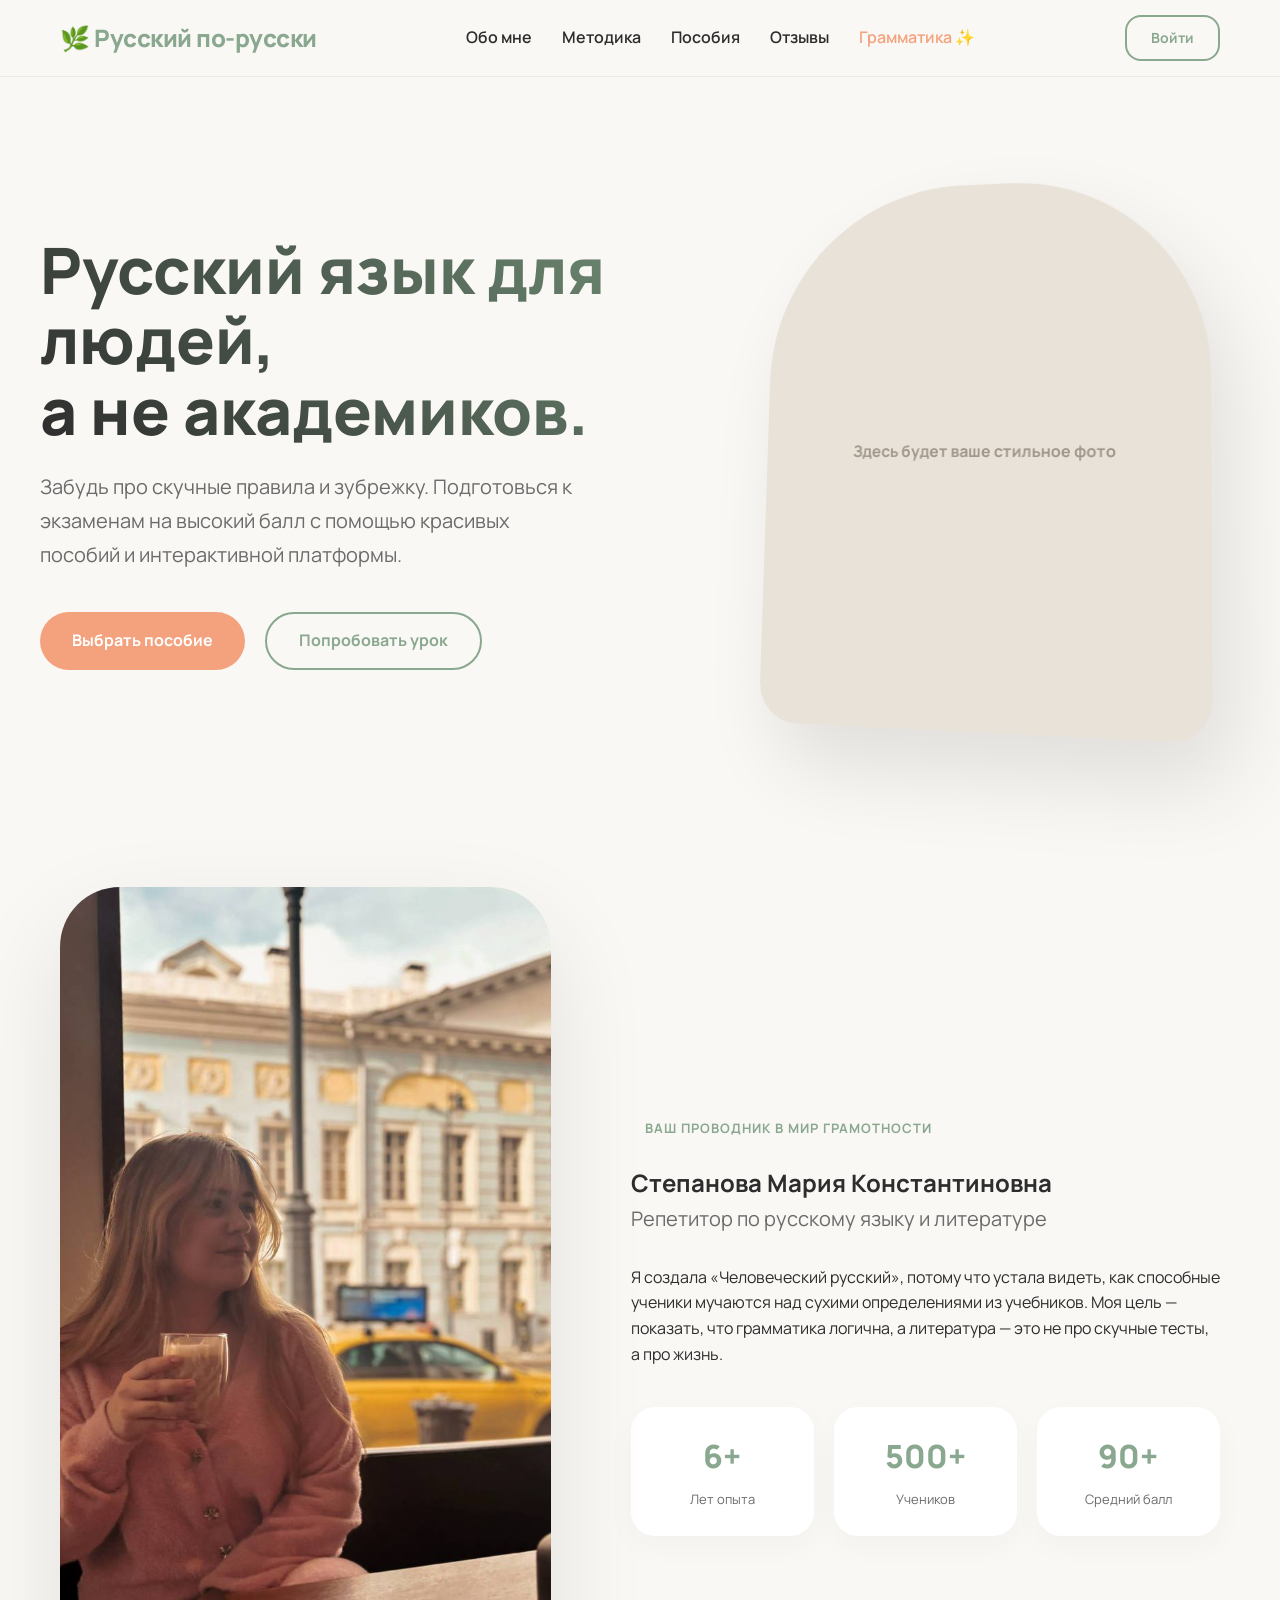
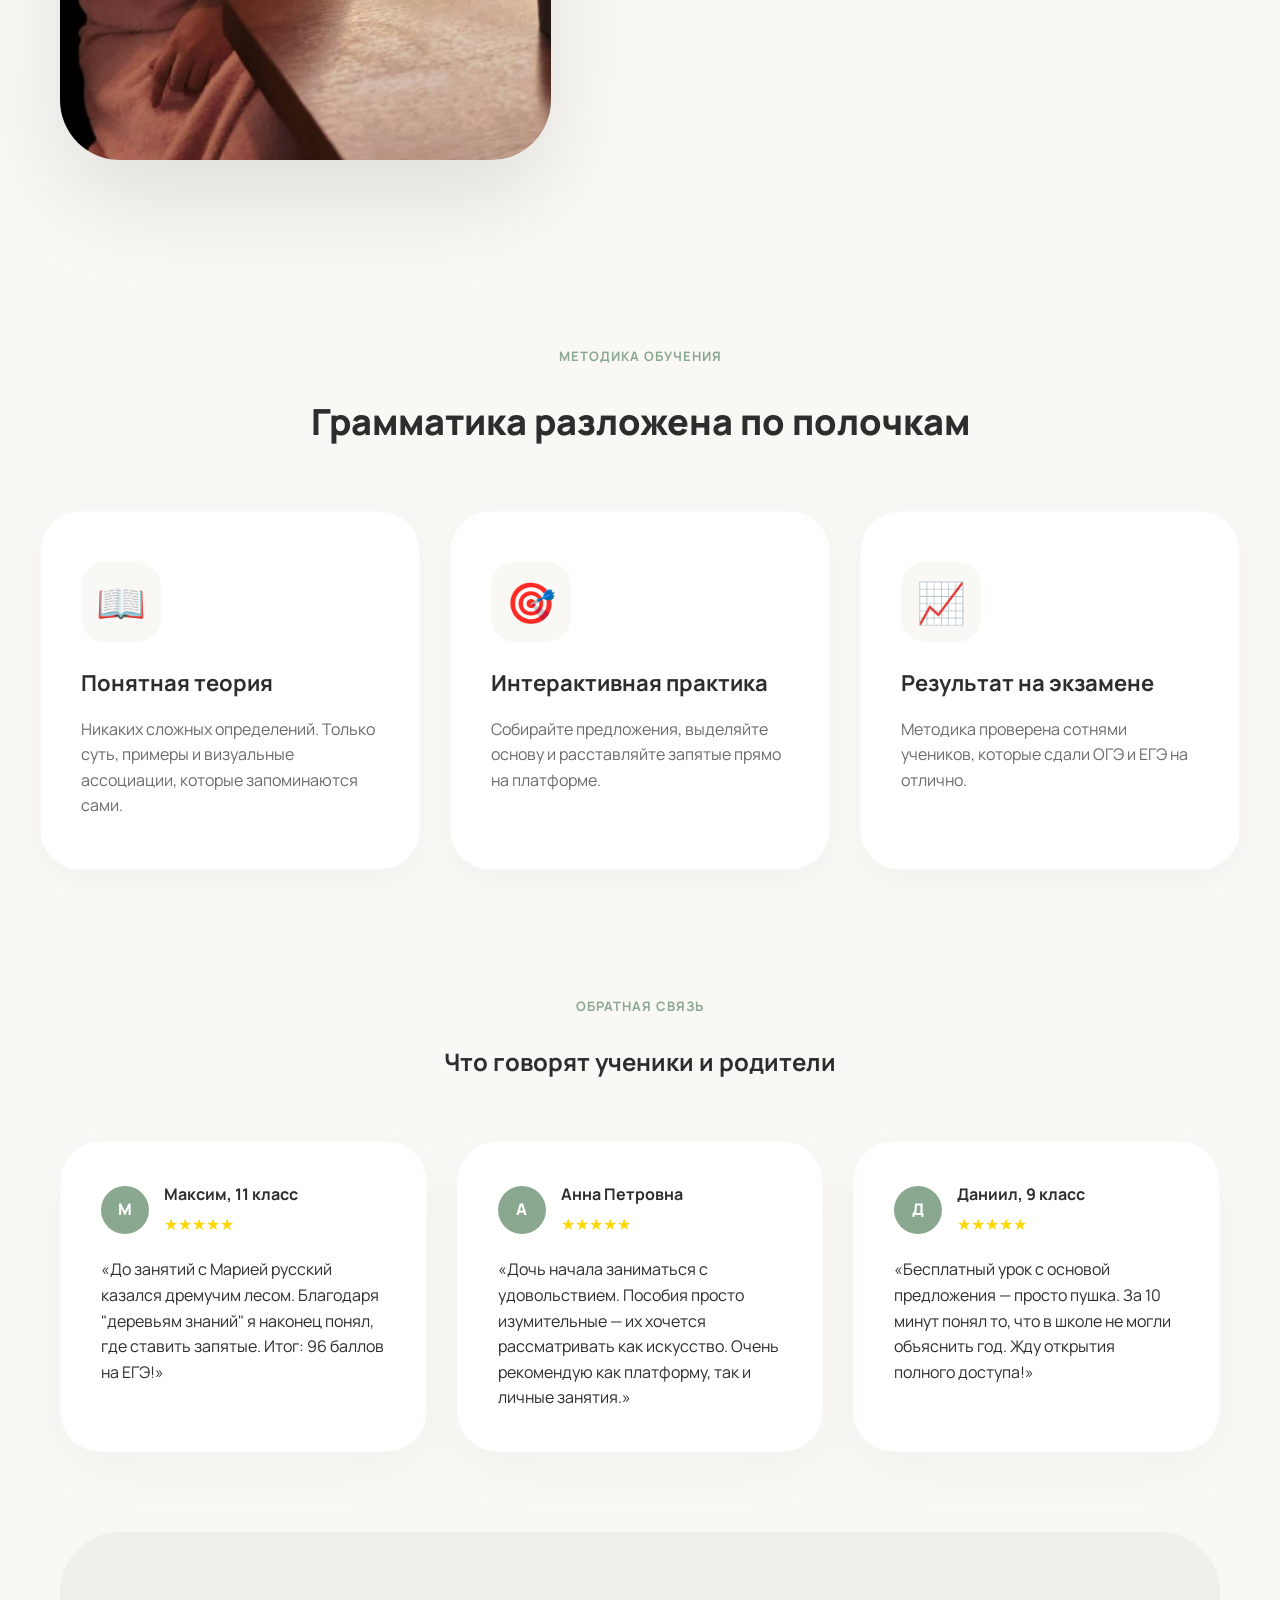
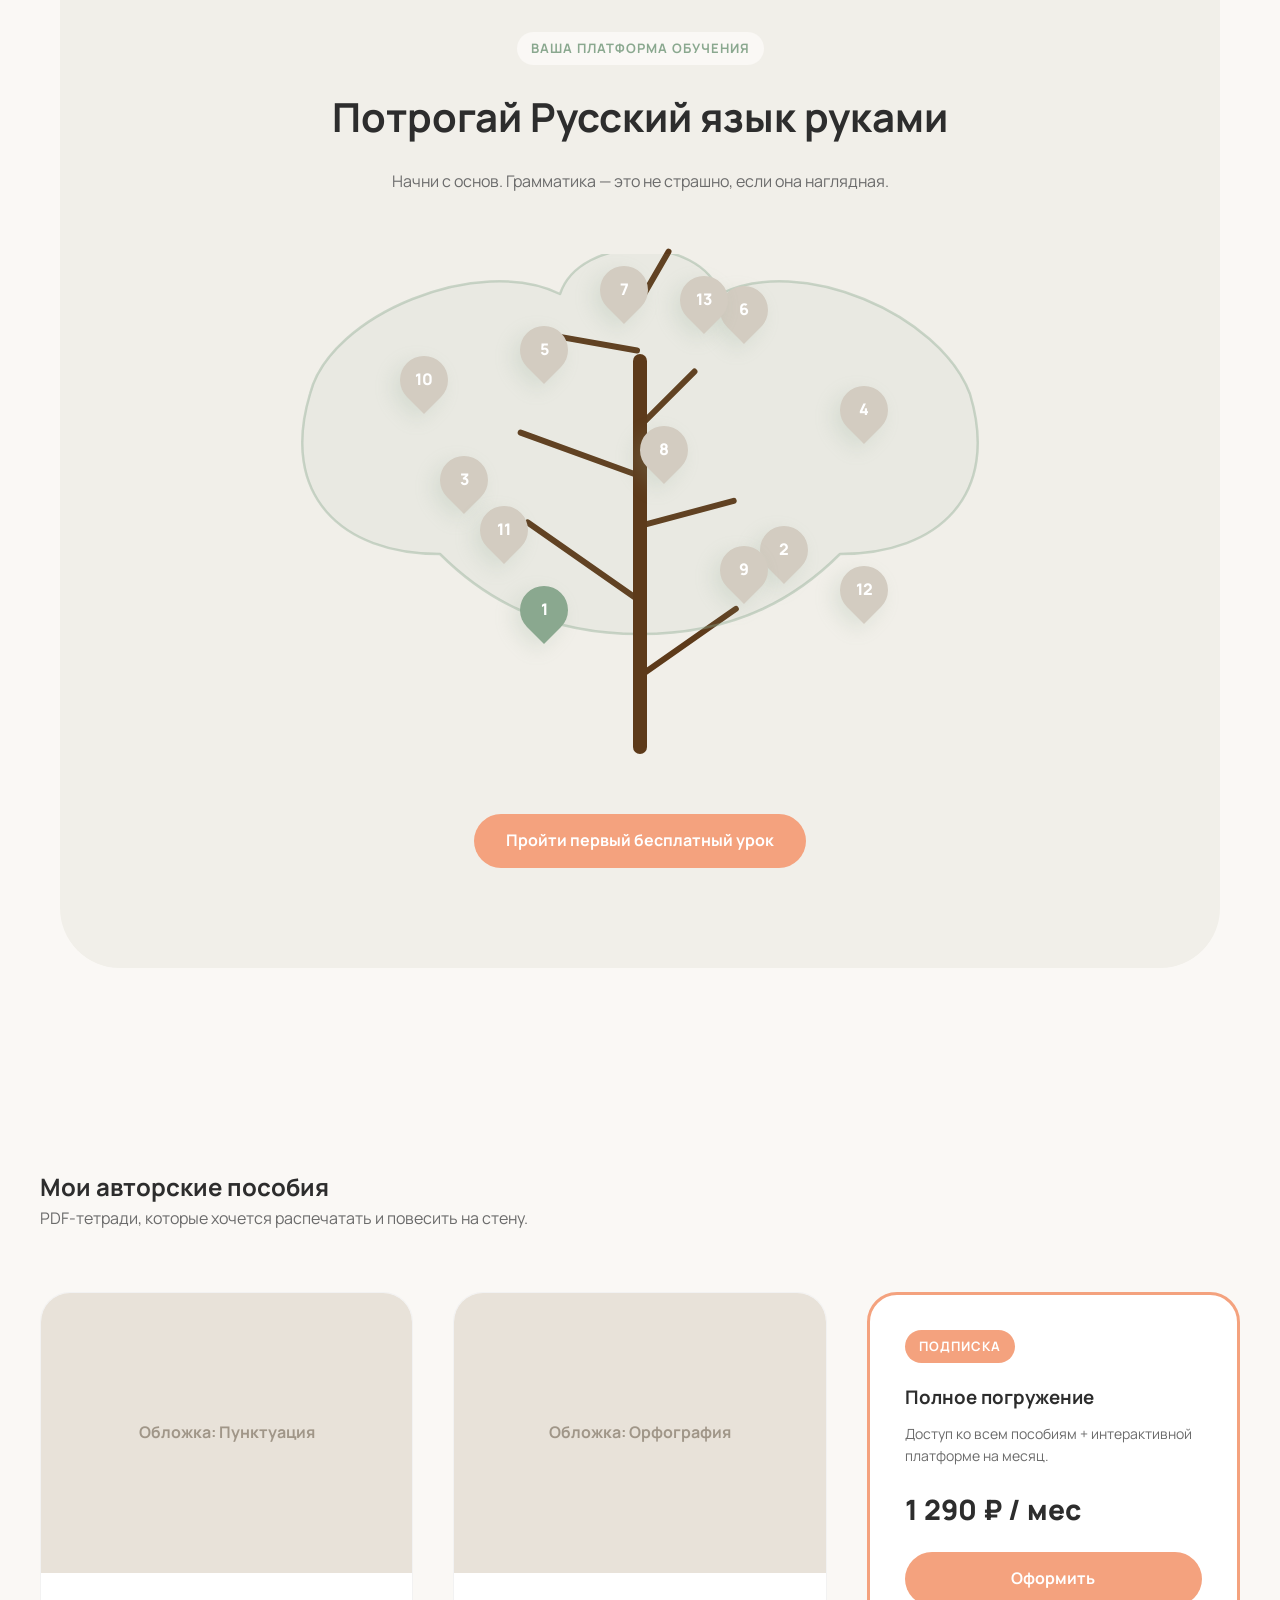
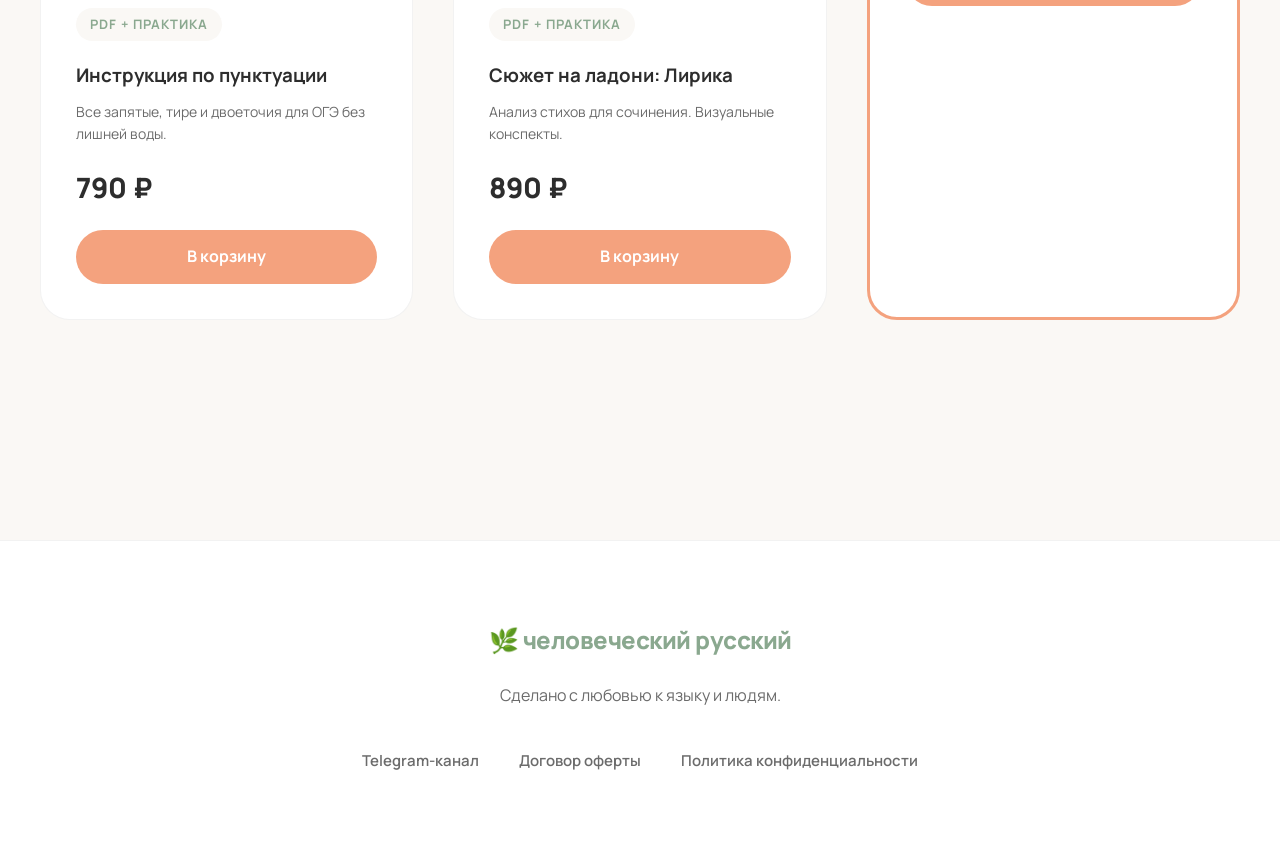
==== index.html @ 034b65eb "Add files via upload" ====
<!DOCTYPE html>
<html lang="ru">

<head>
    <meta charset="UTF-8">
    <meta name="viewport" content="width=device-width, initial-scale=1.0">
    <title>Русский по-русски | Подготовка к экзаменам</title>
    <!-- Подключаем современный красивый шрифт -->
    <link href="https://fonts.googleapis.com/css2?family=Manrope:wght@400;500;700;800&display=swap" rel="stylesheet">
    <link rel="stylesheet" href="style.css">
    <script src="auth.js"></script>
    <script src="modules-data.js"></script>
</head>

<body>

    <!-- ШАПКА -->
    <header>
        <div class="container nav-container">
            <div class="logo">🌿 Русский по-русски</div>
            <nav class="nav-links">
                <a href="#about">Обо мне</a>
                <a href="#methodology">Методика</a>
                <a href="#shop">Пособия</a>
                <a href="#reviews">Отзывы</a>
                <a href="lesson.html" style="color: var(--accent-peach);">Грамматика ✨</a>
            </nav>
            <div class="nav-actions" id="nav-actions">
                <a href="login.html" class="btn btn-secondary" id="login-link"
                    style="padding: 10px 24px; font-size: 14px; border-radius: 16px;">Войти</a>
            </div>
        </div>
    </header>

    <!-- ГЛАВНЫЙ ЭКРАН -->
    <section class="container hero">
        <div class="hero-text">
            <h1>Русский язык для людей,<br>а не академиков.</h1>
            <p>Забудь про скучные правила и зубрежку. Подготовься к экзаменам на высокий балл с помощью красивых пособий
                и интерактивной платформы.</p>
            <div class="hero-buttons">
                <a href="#shop" class="btn btn-primary">Выбрать пособие</a>
                <a href="lesson.html" class="btn btn-secondary">Попробовать урок</a>
            </div>
        </div>
        <div class="hero-image">
            <div class="hero-image-inner">
                Здесь будет ваше стильное фото
            </div>
        </div>
    </section>

    <!-- ОБО МНЕ -->
    <section class="container about-section" id="about">
        <div class="about-grid">
            <div class="about-image">
                <div class="image-wrapper">
                    <img src="photo_2025-10-31_21-26-51.jpg" alt="Мария Степанова">
                </div>
            </div>
            <div class="about-text">
                <span class="badge">Ваш проводник в мир грамотности</span>
                <h2>Степанова Мария Константиновна</h2>
                <p class="expert-title">Репетитор по русскому языку и литературе</p>
                <div class="bio-content">
                    <p>Я создала «Человеческий русский», потому что устала видеть, как способные ученики мучаются над
                        сухими определениями из учебников. Моя цель — показать, что грамматика логична, а литература —
                        это не про скучные тесты, а про жизнь.</p>
                    <div class="stats-grid">
                        <div class="stat-item">
                            <span class="stat-number">6+</span>
                            <span class="stat-label">Лет опыта</span>
                        </div>
                        <div class="stat-item">
                            <span class="stat-number">500+</span>
                            <span class="stat-label">Учеников</span>
                        </div>
                        <div class="stat-item">
                            <span class="stat-number">90+</span>
                            <span class="stat-label">Средний балл</span>
                        </div>
                    </div>
                </div>
            </div>
        </div>
    </section>

    <!-- СЛОЖНАЯ ГРАММАТИКА (МЕТОДИКА) -->
    <section class="container features" id="methodology">
        <div style="text-align: center; margin-bottom: 60px;">
            <span class="badge">Методика обучения</span>
            <h2>Грамматика разложена по полочкам</h2>
        </div>
        <div class="cards scroll-reveal-container">
            <div class="card reveal-card">
                <div class="card-icon">📖</div>
                <h3>Понятная теория</h3>
                <p>Никаких сложных определений. Только суть, примеры и визуальные ассоциации, которые запоминаются сами.
                </p>
            </div>
            <div class="card reveal-card">
                <div class="card-icon">🎯</div>
                <h3>Интерактивная практика</h3>
                <p>Собирайте предложения, выделяйте основу и расставляйте запятые прямо на платформе.</p>
            </div>
            <div class="card reveal-card">
                <div class="card-icon">📈</div>
                <h3>Результат на экзамене</h3>
                <p>Методика проверена сотнями учеников, которые сдали ОГЭ и ЕГЭ на отлично.</p>
            </div>
        </div>
    </section>

    <!-- ОТЗЫВЫ -->
    <section class="container reviews-section" id="reviews">
        <div style="text-align: center; margin-bottom: 60px;">
            <span class="badge">Обратная связь</span>
            <h2>Что говорят ученики и родители</h2>
        </div>
        <div class="reviews-grid">
            <div class="review-card">
                <div class="review-header">
                    <div class="review-avatar">М</div>
                    <div class="review-info">
                        <h4>Максим, 11 класс</h4>
                        <div class="stars">★★★★★</div>
                    </div>
                </div>
                <p>«До занятий с Марией русский казался дремучим лесом. Благодаря "деревьям знаний" я наконец понял, где
                    ставить запятые. Итог: 96 баллов на ЕГЭ!»</p>
            </div>
            <div class="review-card">
                <div class="review-header">
                    <div class="review-avatar">А</div>
                    <div class="review-info">
                        <h4>Анна Петровна</h4>
                        <div class="stars">★★★★★</div>
                    </div>
                </div>
                <p>«Дочь начала заниматься с удовольствием. Пособия просто изумительные — их хочется рассматривать как
                    искусство. Очень рекомендую как платформу, так и личные занятия.»</p>
            </div>
            <div class="review-card">
                <div class="review-header">
                    <div class="review-avatar">Д</div>
                    <div class="review-info">
                        <h4>Даниил, 9 класс</h4>
                        <div class="stars">★★★★★</div>
                    </div>
                </div>
                <p>«Бесплатный урок с основой предложения — просто пушка. За 10 минут понял то, что в школе не могли
                    объяснить год. Жду открытия полного доступа!»</p>
            </div>
        </div>
    </section>

    <!-- ИНТЕРАКТИВНОЕ ДЕРЕВО -->
    <section class="container" id="platform">
        <div class="interactive-section scroll-reveal-tree">
            <span class="badge">Ваша платформа обучения</span>
            <h2>Потрогай Русский язык руками</h2>
            <p style="color: var(--text-light); max-width: 600px; margin: 0 auto;">Начни с основ. Грамматика — это не
                страшно, если она наглядная.</p>

            <div class="tree-container">
                <svg class="tree-crown-svg" viewBox="0 0 800 500" preserveAspectRatio="xMidYMax meet">
                    <path class="crown-path" d="M400,380 
                        C300,380 240,340 200,300 
                        C100,300 40,240 70,140 
                        C90,60 240,0 320,40 
                        C340,-20 460,-20 480,40 
                        C560,0 700,60 730,140 
                        C760,240 700,300 600,300 
                        C560,340 500,380 400,380 Z" />
                </svg>
                <div class="tree-trunk"></div>
                <!-- Ветки -->
                <div class="tree-branch branch-1"></div>
                <div class="tree-branch branch-2"></div>
                <div class="tree-branch branch-3"></div>
                <div class="tree-branch branch-4"></div>
                <div class="tree-branch branch-5"></div>
                <div class="tree-branch branch-6"></div>
                <div class="tree-branch branch-7"></div>
                <div id="tree-leaves-container">
                    <!-- Leaves will be rendered dynamically -->
                </div>
            </div>

            <a href="lesson.html" class="btn btn-primary" style="margin-top: 60px;">Пройти первый бесплатный урок</a>
        </div>
    </section>

    <!-- ВИТРИНА ПОСОБИЙ -->
    <section class="container shop" id="shop">
        <div class="shop-header">
            <div>
                <h2>Мои авторские пособия</h2>
                <p style="color: var(--text-light);">PDF-тетради, которые хочется распечатать и повесить на стену.</p>
            </div>
        </div>

        <div class="product-grid">
            <!-- Товар 1 -->
            <div class="product-card">
                <div class="product-image">Обложка: Пунктуация</div>
                <div class="product-info">
                    <span class="badge">PDF + Практика</span>
                    <h3>Инструкция по пунктуации</h3>
                    <p style="color: var(--text-light); font-size: 14px; margin-top: 10px;">Все запятые, тире и
                        двоеточия для ОГЭ без лишней воды.</p>
                    <div class="product-price">790 ₽</div>
                    <a href="payment.html" class="btn btn-primary" style="width: 100%; text-align: center;">В
                        корзину</a>
                </div>
            </div>

            <!-- Товар 2 -->
            <div class="product-card">
                <div class="product-image">Обложка: Орфография</div>
                <div class="product-info">
                    <span class="badge">PDF + Практика</span>
                    <h3>Сюжет на ладони: Лирика</h3>
                    <p style="color: var(--text-light); font-size: 14px; margin-top: 10px;">Анализ стихов для сочинения.
                        Визуальные конспекты.</p>
                    <div class="product-price">890 ₽</div>
                    <a href="payment.html" class="btn btn-primary" style="width: 100%; text-align: center;">В
                        корзину</a>
                </div>
            </div>

            <!-- Товар 3 -->
            <div class="product-card" style="border: 3px solid var(--accent-peach);">
                <div class="product-info">
                    <span class="badge" style="background: var(--accent-peach); color: white;">Подписка</span>
                    <h3>Полное погружение</h3>
                    <p style="color: var(--text-light); font-size: 14px; margin-top: 10px;">Доступ ко всем пособиям +
                        интерактивной платформе на месяц.</p>
                    <div class="product-price">1 290 ₽ / мес</div>
                    <a href="payment.html" class="btn btn-primary" style="width: 100%; text-align: center;">Оформить</a>
                </div>
            </div>
        </div>
    </section>

    <!-- ПОДВАЛ -->
    <footer>
        <div class="container">
            <div class="logo">🌿 человеческий русский</div>
            <p>Сделано с любовью к языку и людям.</p>
            <div class="footer-links">
                <a href="#">Telegram-канал</a>
                <a href="#">Договор оферты</a>
                <a href="#">Политика конфиденциальности</a>
            </div>
        </div>
    </footer>

    <script>
        // Smooth scroll for anchor links
        document.querySelectorAll('a[href^="#"]').forEach(anchor => {
            anchor.addEventListener('click', function (e) {
                e.preventDefault();
                document.querySelector(this.getAttribute('href')).scrollIntoView({
                    behavior: 'smooth'
                });
            });
        });

        // Scroll Reveal for Feature Cards
        const revealCards = document.querySelectorAll('.reveal-card');
        const observerOptions = {
            threshold: 0.3
        };

        const observer = new IntersectionObserver((entries) => {
            entries.forEach(entry => {
                if (entry.isIntersecting) {
                    // Trigger each card one by one when section enters
                    revealCards.forEach((card, idx) => {
                        setTimeout(() => {
                            card.classList.add('active');
                        }, idx * 400); // 400ms delay between each "slide out"
                    });
                    observer.unobserve(entry.target);
                }
            });
        }, observerOptions);

        const container = document.querySelector('.scroll-reveal-container');
        if (container) observer.observe(container);

        // Check Auth Status for Nav
        const user = Auth.getCurrentUser();
        if (user) {
            const navActions = document.getElementById('nav-actions');
            const targetUrl = user.role === 'teacher' ? 'admin.html' : 'index.html';
            navActions.innerHTML = `
                <a href="${targetUrl}" class="btn btn-secondary" style="padding: 10px 24px; font-size: 14px; border-radius: 16px;">Кабинет</a>
                <button onclick="Auth.logout()" class="btn-text" style="font-size: 14px;">Выйти</button>
            `;
        }

        // Dynamic Tree Rendering
        function renderTreeLeaves() {
            const container = document.getElementById('tree-leaves-container');
            const modules = ModulesData.getModules();
            container.innerHTML = '';

            modules.forEach((mod, idx) => {
                const leaf = document.createElement(mod.locked ? 'div' : 'a');
                if (!mod.locked) {
                    // Lead to the sub-tree page
                    leaf.href = `module-tree.html?id=${mod.id}`;
                }
                leaf.className = `leaf leaf-${idx + 1} ${mod.locked ? 'locked' : 'active-leaf'}`;
                
                leaf.innerHTML = `
                    <i>${idx + 1}</i>
                    <div class="tooltip">
                        <b>${mod.title}</b><br>
                        ${mod.description}<br><br>
                        ${mod.longDesc || (mod.locked ? '🔒 Закрыто' : '👉 Нажми, чтобы увидеть карту')}
                    </div>
                `;
                container.appendChild(leaf);
            });
        }

        renderTreeLeaves();

        // Tree Growth Observer
        const treeSection = document.querySelector('.scroll-reveal-tree');
        if (treeSection) {
            const treeObserver = new IntersectionObserver((entries) => {
                entries.forEach(entry => {
                    if (entry.isIntersecting) {
                        treeSection.classList.add('active');
                        treeObserver.unobserve(entry.target);
                    }
                });
            }, { threshold: 0.5 });
            treeObserver.observe(treeSection);
        }
    </script>
</body>

</html>
---- style.css ----
/* --- DESIGN SYSTEM --- */
:root {
    --bg-color: #FAF8F5;
    --text-main: #2D2D2D;
    --text-light: #6B6B6B;
    --accent-green: #8AA88F;
    --accent-green-dark: #6E8B73;
    --accent-peach: #F4A27E;
    --accent-peach-light: #FCECE4;
    --card-bg: #FFFFFF;
    --transition: all 0.3s cubic-bezier(0.4, 0, 0.2, 1);
    --shadow: 0 10px 30px rgba(0, 0, 0, 0.03);
    --shadow-hover: 0 20px 40px rgba(0, 0, 0, 0.08);
}

/* --- BASE STYLES --- */
* {
    margin: 0;
    padding: 0;
    box-sizing: border-box;
    font-family: 'Manrope', sans-serif;
}

html {
    scroll-behavior: smooth;
}

body {
    background-color: var(--bg-color);
    color: var(--text-main);
    line-height: 1.6;
    overflow-x: hidden;
}

a {
    text-decoration: none;
    color: inherit;
    transition: var(--transition);
}

ul {
    list-style: none;
}

.container {
    max-width: 1200px;
    margin: 0 auto;
    padding: 0 20px;
}

/* --- BUTTONS --- */
.btn {
    display: inline-flex;
    align-items: center;
    justify-content: center;
    padding: 14px 32px;
    border-radius: 50px;
    font-weight: 700;
    font-size: 16px;
    cursor: pointer;
    transition: var(--transition);
    border: none;
    gap: 8px;
}

.btn:hover {
    transform: translateY(-2px);
    box-shadow: var(--shadow-hover);
}

.btn:active {
    transform: translateY(0);
}

.btn-primary {
    background-color: var(--accent-peach);
    color: white;
}

.btn-secondary {
    background-color: transparent;
    color: var(--accent-green);
    border: 2px solid var(--accent-green);
}

.btn-secondary:hover {
    background-color: var(--accent-green);
    color: white;
}

.btn-text {
    background: transparent;
    border: none;
    color: var(--text-light);
    font-weight: 600;
    cursor: pointer;
    padding: 8px 16px;
    transition: var(--transition);
}

.btn-text:hover {
    color: var(--accent-peach);
}

/* --- HEADER --- */
header {
    background-color: rgba(250, 248, 245, 0.85);
    backdrop-filter: blur(20px);
    position: sticky;
    top: 0;
    z-index: 1000;
    padding: 15px 0;
    border-bottom: 1px solid rgba(0, 0, 0, 0.05);
}

.nav-container {
    display: flex;
    justify-content: space-between;
    align-items: center;
}

.logo {
    font-size: 24px;
    font-weight: 800;
    color: var(--accent-green);
    letter-spacing: -0.5px;
    display: flex;
    align-items: center;
    gap: 8px;
}

.nav-links {
    display: flex;
    gap: 30px;
    font-weight: 600;
}

.nav-links a:hover {
    color: var(--accent-peach);
}

.nav-actions {
    display: flex;
    gap: 15px;
}

/* --- HERO --- */
.badge {
    display: inline-block;
    padding: 6px 16px;
    background: rgba(244, 162, 126, 0.1);
    color: var(--accent-peach);
    border-radius: 100px;
    font-size: 13px;
    font-weight: 700;
    margin-bottom: 20px;
    text-transform: uppercase;
    letter-spacing: 1px;
}

.hero {
    display: flex;
    align-items: center;
    justify-content: space-between;
    gap: 60px;
    padding: 100px 0;
    min-height: 80vh;
}

.hero-text {
    flex: 1.2;
    position: relative;
    z-index: 2;
}

.hero-text h1 {
    font-size: clamp(40px, 5vw, 64px);
    font-weight: 800;
    line-height: 1.1;
    margin-bottom: 24px;
    background: linear-gradient(45deg, var(--text-main), var(--accent-green-dark));
    -webkit-background-clip: text;
    background-clip: text;
    -webkit-text-fill-color: transparent;
}

.hero-text p {
    font-size: 20px;
    color: var(--text-light);
    margin-bottom: 40px;
    max-width: 550px;
    line-height: 1.7;
}

.hero-buttons {
    display: flex;
    gap: 20px;
    flex-wrap: wrap;
}

.hero-image {
    flex: 1;
    position: relative;
    display: flex;
    justify-content: center;
    perspective: 1000px;
}

.hero-image-inner {
    width: 100%;
    max-width: 450px;
    height: 550px;
    background: #E8E2D9;
    border-radius: 200px 200px 40px 40px;
    display: flex;
    align-items: center;
    justify-content: center;
    color: #A09688;
    font-weight: bold;
    box-shadow: 20px 40px 80px rgba(0, 0, 0, 0.1);
    transform: rotateY(-10deg) rotateX(5deg);
    transition: var(--transition);
    overflow: hidden;
    position: relative;
}

.hero-image-inner:hover {
    transform: rotateY(0) rotateX(0);
}

/* --- FEATURES --- */
.features {
    padding: 120px 0;
    text-align: center;
}

.features h2 {
    font-size: 36px;
    margin-bottom: 60px;
    font-weight: 800;
}

/* --- ABOUT SECTION --- */
.about-grid {
    display: grid;
    grid-template-columns: 1fr 1.2fr;
    gap: 80px;
    align-items: center;
    padding: 60px 0;
}

.about-image .image-wrapper {
    position: relative;
    border-radius: 60px;
    overflow: hidden;
    box-shadow: 0 40px 100px rgba(0, 0, 0, 0.1);
}

.about-image img {
    width: 100%;
    display: block;
    transition: transform 0.5s;
}

.about-image:hover img {
    transform: scale(1.05);
}

.expert-title {
    font-size: 20px;
    color: var(--text-light);
    margin-bottom: 30px;
}

.stats-grid {
    display: grid;
    grid-template-columns: repeat(3, 1fr);
    gap: 20px;
    margin-top: 40px;
}

.stat-item {
    background: white;
    padding: 24px;
    border-radius: 24px;
    text-align: center;
    box-shadow: 0 10px 30px rgba(0, 0, 0, 0.03);
}

.stat-number {
    display: block;
    font-size: 32px;
    font-weight: 800;
    color: var(--accent-green);
    margin-bottom: 4px;
}

.stat-label {
    font-size: 13px;
    color: var(--text-light);
}

/* --- REVIEWS SECTION --- */
.reviews-grid {
    display: grid;
    grid-template-columns: repeat(auto-fit, minmax(300px, 1fr));
    gap: 30px;
}

.review-card {
    background: white;
    padding: 40px;
    border-radius: 40px;
    box-shadow: 0 20px 60px rgba(0, 0, 0, 0.03);
    border: 1px solid rgba(0, 0, 0, 0.02);
}

.review-header {
    display: flex;
    align-items: center;
    gap: 15px;
    margin-bottom: 20px;
}

.review-avatar {
    width: 48px;
    height: 48px;
    background: var(--accent-green);
    color: white;
    border-radius: 50%;
    display: flex;
    align-items: center;
    justify-content: center;
    font-weight: 800;
}

.stars {
    color: #FFD700;
    margin-top: 4px;
}

@media (max-width: 992px) {
    .about-grid {
        grid-template-columns: 1fr;
        gap: 40px;
    }

    .hero {
        grid-template-columns: 1fr;
        text-align: center;
    }
}

.cards {
    display: grid;
    grid-template-columns: repeat(auto-fit, minmax(300px, 1fr));
    gap: 30px;
}

.reveal-card {
    opacity: 0;
    transition: all 0.8s cubic-bezier(0.2, 0.8, 0.2, 1);
}

.reveal-card:nth-child(1) {
    transform: translateX(-40px);
}

.reveal-card:nth-child(2) {
    transform: translateX(-150px);
}

.reveal-card:nth-child(3) {
    transform: translateX(-250px);
}

.reveal-card.active {
    opacity: 1 !important;
    transform: translateX(0) !important;
}

.card {
    background: var(--card-bg);
    padding: 50px 40px;
    border-radius: 40px;
    box-shadow: var(--shadow);
    text-align: left;
    transition: var(--transition);
    border: 1px solid rgba(0, 0, 0, 0.02);
}

.card:hover {
    transform: translateY(-10px);
    box-shadow: var(--shadow-hover);
}

.card-icon {
    font-size: 40px;
    margin-bottom: 24px;
    background: var(--bg-color);
    width: 80px;
    height: 80px;
    display: flex;
    align-items: center;
    justify-content: center;
    border-radius: 24px;
}

.card h3 {
    margin-bottom: 16px;
    font-size: 22px;
    font-weight: 700;
}

.card p {
    color: var(--text-light);
    font-size: 16px;
    line-height: 1.6;
}

/* --- INTERACTIVE SECTION --- */
.interactive-section {
    background: #F1EFE9;
    padding: 100px 40px;
    border-radius: 60px;
    margin: 80px 0;
    text-align: center;
    position: relative;
    overflow: hidden;
}



.interactive-section h2 {
    font-size: 40px;
    margin-bottom: 20px;
}

.tree-container {
    position: relative;
    width: 100%;
    max-width: 800px;
    height: 500px;
    margin: 60px auto 0;
    display: flex;
    justify-content: center;
    align-items: flex-end;
}

.tree-trunk {
    position: absolute;
    bottom: 0;
    left: 50%;
    transform: translateX(-50%) scaleY(0);
    width: 14px;
    height: 80%;
    background: #5D3A1A;
    border-radius: 10px;
    transform-origin: bottom;
    transition: transform 1.8s cubic-bezier(0.4, 0, 0.2, 1);
    z-index: 2;
}

.tree-crown-svg {
    position: absolute;
    bottom: 0;
    left: 50%;
    transform: translateX(-50%);
    width: 100%;
    height: 100%;
    z-index: 1;
    pointer-events: none;
}

.crown-path {
    fill: transparent;
    stroke: rgba(138, 168, 143, 0.4);
    stroke-width: 2.5;
    stroke-dasharray: 3000;
    stroke-dashoffset: 3000;
    stroke-linecap: round;
    stroke-linejoin: round;
    transition: stroke-dashoffset 4s cubic-bezier(0.4, 0, 0.2, 1), fill 3s ease;
    transition-delay: 1.2s, 2.5s;
}

.scroll-reveal-tree.active .crown-path {
    stroke-dashoffset: 0;
    fill: rgba(138, 168, 143, 0.08);
    /* Gradually turns green */
}

.tree-branch {
    position: absolute;
    height: 6px;
    background: #5D3A1A;
    border-radius: 10px;
    transform: scaleX(0);
    transition: transform 1s cubic-bezier(0.4, 0, 0.2, 1);
}

.scroll-reveal-tree.active .tree-trunk {
    transform: translateX(-50%) scaleY(1);
}

.scroll-reveal-tree.active .tree-branch {
    transform: scaleX(1);
}

/* Branch positions and directions */
.branch-1 {
    bottom: 15%;
    left: 50%;
    width: 120px;
    transform-origin: left;
    transform: rotate(-35deg) scaleX(0);
    transition-delay: 0.6s;
}

.branch-2 {
    bottom: 30%;
    right: 50%;
    width: 140px;
    transform-origin: right;
    transform: rotate(35deg) scaleX(0);
    transition-delay: 0.8s;
}

.branch-3 {
    bottom: 45%;
    left: 50%;
    width: 100px;
    transform-origin: left;
    transform: rotate(-15deg) scaleX(0);
    transition-delay: 1s;
}

.branch-4 {
    bottom: 55%;
    right: 50%;
    width: 130px;
    transform-origin: right;
    transform: rotate(20deg) scaleX(0);
    transition-delay: 1.2s;
}

.branch-5 {
    bottom: 65%;
    left: 50%;
    width: 80px;
    transform-origin: left;
    transform: rotate(-45deg) scaleX(0);
    transition-delay: 1.4s;
}

.branch-6 {
    bottom: 80%;
    right: 50%;
    width: 90px;
    transform-origin: right;
    transform: rotate(10deg) scaleX(0);
    transition-delay: 1.6s;
}

.branch-7 {
    bottom: 90%;
    left: 50%;
    width: 60px;
    transform-origin: left;
    transform: rotate(-60deg) scaleX(0);
    transition-delay: 1.8s;
}

/* Fixing active states */
.scroll-reveal-tree.active .branch-1 {
    transform: rotate(-35deg) scaleX(1);
}

.scroll-reveal-tree.active .branch-2 {
    transform: rotate(35deg) scaleX(1);
}

.scroll-reveal-tree.active .branch-3 {
    transform: rotate(-15deg) scaleX(1);
}

.scroll-reveal-tree.active .branch-4 {
    transform: rotate(20deg) scaleX(1);
}

.scroll-reveal-tree.active .branch-5 {
    transform: rotate(-45deg) scaleX(1);
}

.scroll-reveal-tree.active .branch-6 {
    transform: rotate(10deg) scaleX(1);
}

.scroll-reveal-tree.active .branch-7 {
    transform: rotate(-60deg) scaleX(1);
}

.leaf {
    position: absolute;
    width: 48px;
    height: 48px;
    background: var(--accent-green);
    border-radius: 50% 50% 0 50%;
    transform: rotate(45deg) scale(0);
    display: flex;
    align-items: center;
    justify-content: center;
    cursor: pointer;
    transition: transform 0.6s cubic-bezier(0.175, 0.885, 0.32, 1.275), background 0.3s;
    box-shadow: 0 10px 20px rgba(138, 168, 143, 0.2);
    z-index: 10;
}

/* FIX: Ensure number is always upright by counter-rotating and cleaning up */
.leaf>i {
    display: block;
    transform: rotate(-45deg);
    color: white;
    font-style: normal;
    font-weight: 800;
    font-size: 16px;
    pointer-events: none;
}

.scroll-reveal-tree.active .leaf {
    transform: rotate(45deg) scale(1);
}

/* Stagger leaves even later after branches grow */
.leaf-1 { bottom: 120px; left: 35%; transition-delay: 2s; }
.leaf-2 { bottom: 180px; left: 65%; transition-delay: 2.1s; }
.leaf-3 { bottom: 250px; left: 25%; transition-delay: 2.2s; }
.leaf-4 { bottom: 320px; left: 75%; transition-delay: 2.3s; }
.leaf-5 { bottom: 380px; left: 35%; transition-delay: 2.4s; }
.leaf-6 { bottom: 420px; left: 60%; transition-delay: 2.5s; }
.leaf-7 { bottom: 440px; left: 45%; transition-delay: 2.6s; }
.leaf-8 { bottom: 280px; left: 50%; transition-delay: 2.7s; }
.leaf-9 { bottom: 160px; left: 60%; transition-delay: 2.8s; }
.leaf-10 { bottom: 350px; left: 20%; transition-delay: 2.9s; }
.leaf-11 { bottom: 200px; left: 30%; transition-delay: 3s; }
.leaf-12 { bottom: 140px; left: 75%; transition-delay: 3.1s; }
.leaf-13 { bottom: 430px; left: 55%; transition-delay: 3.2s; }

.leaf:hover {
    transform: rotate(45deg) scale(1.2);
    background: var(--accent-peach);
}

.leaf.locked {
    background: #D3CCC1;
    cursor: not-allowed;
}

.leaf.locked:hover {
    background: #bbb;
}

.tooltip {
    position: absolute;
    bottom: 70px;
    left: 50%;
    transform: translateX(-50%) rotate(-45deg);
    background: white;
    color: var(--text-main);
    padding: 20px;
    border-radius: 24px;
    width: 250px;
    box-shadow: 0 20px 40px rgba(0, 0, 0, 0.1);
    opacity: 0;
    visibility: hidden;
    transition: var(--transition);
    pointer-events: none;
    font-size: 15px;
    text-align: left;
    line-height: 1.5;
}

.leaf:hover .tooltip {
    opacity: 1;
    visibility: visible;
    transform: translateX(-50%) rotate(-45deg) translateY(-10px);
}



/* --- MODAL SYSTEM --- */
.modal {
    position: fixed;
    top: 0;
    left: 0;
    width: 100%;
    height: 100%;
    background: rgba(45, 45, 45, 0.4);
    backdrop-filter: blur(10px);
    display: flex;
    align-items: center;
    justify-content: center;
    z-index: 2000;
    opacity: 0;
    visibility: hidden;
    transition: var(--transition);
}

.modal.active {
    opacity: 1;
    visibility: visible;
}

.modal-content {
    background: var(--bg-color);
    width: 90%;
    max-width: 900px;
    max-height: 90vh;
    border-radius: 40px;
    position: relative;
    padding: 60px;
    overflow-y: auto;
    transform: translateY(30px);
    transition: var(--transition);
    box-shadow: 0 30px 100px rgba(0, 0, 0, 0.2);
}

.modal.active .modal-content {
    transform: translateY(0);
}

.close-modal {
    position: absolute;
    top: 30px;
    right: 30px;
    font-size: 32px;
    cursor: pointer;
    color: var(--text-light);
    transition: var(--transition);
}

.close-modal:hover {
    color: var(--accent-peach);
}

/* --- LESSON UI --- */
.lesson-header {
    margin-bottom: 40px;
    text-align: center;
}

.lesson-header h2 {
    font-size: 32px;
    margin-bottom: 10px;
}

.lesson-step-indicator {
    display: flex;
    justify-content: center;
    gap: 10px;
    margin-bottom: 30px;
}

.step-dot {
    width: 10px;
    height: 10px;
    border-radius: 10px;
    background: #D3CCC1;
    transition: var(--transition);
}

.step-dot.active {
    width: 30px;
    background: var(--accent-green);
}

.lesson-content {
    transition: var(--transition);
}

.theory-card {
    background: var(--card-bg);
    padding: 40px;
    border-radius: 30px;
    margin-bottom: 30px;
    border: 1px solid rgba(0, 0, 0, 0.05);
}

.theory-card h3 {
    margin-bottom: 20px;
    color: var(--accent-green);
}

.practice-area {
    margin-top: 40px;
}

.sentence-builder {
    background: #F1EFE9;
    padding: 40px;
    border-radius: 30px;
    min-height: 200px;
    display: flex;
    flex-wrap: wrap;
    align-items: center;
    justify-content: center;
    gap: 15px;
    border: 2px dashed #D3CCC1;
    margin-bottom: 30px;
}

.word-pool {
    display: flex;
    flex-wrap: wrap;
    justify-content: center;
    gap: 12px;
}

.draggable-word {
    background: white;
    padding: 12px 24px;
    border-radius: 16px;
    box-shadow: 0 4px 10px rgba(0, 0, 0, 0.05);
    cursor: grab;
    font-weight: 700;
    transition: var(--transition);
    user-select: none;
    border: 2px solid transparent;
}

.draggable-word:hover {
    transform: translateY(-2px);
    box-shadow: 0 8px 15px rgba(0, 0, 0, 0.08);
}

.draggable-word.dragging {
    opacity: 0.5;
    transform: scale(0.95);
}

.drop-zone {
    min-width: 100px;
    min-height: 50px;
    border-bottom: 3px solid #D3CCC1;
    display: inline-flex;
    align-items: center;
    justify-content: center;
    transition: var(--transition);
}

.drop-zone.over {
    background: rgba(138, 168, 143, 0.1);
    border-color: var(--accent-green);
}

.drop-zone.error {
    border-color: #ff6b6b;
    background: rgba(255, 107, 107, 0.05);
    animation: shake 0.4s ease-in-out;
}

.removable-word {
    cursor: pointer;
    padding: 2px 6px;
    border-radius: 4px;
    transition: var(--transition);
}

.removable-word:hover {
    background: rgba(0, 0, 0, 0.05);
}

.removable-word.removed {
    text-decoration: line-through;
    opacity: 0.3;
    color: var(--text-light);
}

.sentence-select {
    padding: 15px;
    border-radius: 12px;
    background: var(--bg-color);
    transition: var(--transition);
}

.selectable {
    cursor: pointer;
    border-bottom: 2px dashed #D3CCC1;
    padding: 0 4px;
    transition: var(--transition);
}

.selectable:hover {
    background: rgba(138, 168, 143, 0.1);
}

.selectable.active {
    background: var(--accent-green);
    color: white;
    border-bottom-color: transparent;
    border-radius: 4px;
}

.error-shake {
    animation: shake 0.4s ease-in-out;
    border: 1px solid #ff6b6b !important;
}

.label-word {
    cursor: pointer;
    border-bottom: 2px solid #ddd;
    padding: 0 4px;
    margin: 0 2px;
    transition: all 0.2s;
}

.label-word.labeled {
    background: #f0f9f1;
}

.btn-role {
    padding: 6px 10px;
    border: none;
    background: #f0f0f0;
    border-radius: 6px;
    cursor: pointer;
    font-family: inherit;
    font-size: 12px;
    transition: all 0.2s;
}

.btn-role:hover {
    background: var(--accent-green);
    color: white;
}

.oge-word {
    cursor: pointer;
    padding: 2px 6px;
    border-radius: 4px;
    transition: all 0.2s;
}

.oge-word.active {
    background: var(--accent-green);
    color: white;
}

.lesson-feedback {
    margin-top: 20px;
    padding: 15px;
    border-radius: 16px;
    font-weight: 600;
    text-align: center;
    opacity: 0;
    transform: translateY(10px);
    transition: var(--transition);
}

.lesson-feedback.active {
    opacity: 1;
    transform: translateY(0);
}

.lesson-feedback.error {
    background: #FFF0F0;
    color: #E54D4D;
    border: 1px solid #FFDada;
}

@keyframes shake {

    0%,
    100% {
        transform: translateX(0);
    }

    25% {
        transform: translateX(-5px);
    }

    50% {
        transform: translateX(5px);
    }

    75% {
        transform: translateX(-5px);
    }
}

/* --- SHOP --- */
.shop {
    padding: 120px 0;
}

.shop-header {
    display: flex;
    justify-content: space-between;
    align-items: flex-end;
    margin-bottom: 60px;
}

.product-grid {
    display: grid;
    grid-template-columns: repeat(auto-fit, minmax(320px, 1fr));
    gap: 40px;
}

.product-card {
    background: var(--card-bg);
    border-radius: 30px;
    overflow: hidden;
    transition: var(--transition);
    border: 1px solid rgba(0, 0, 0, 0.05);
    display: flex;
    flex-direction: column;
}

.product-card:hover {
    transform: translateY(-8px);
    box-shadow: var(--shadow-hover);
}

.product-image {
    height: 280px;
    background: #E8E2D9;
    display: flex;
    align-items: center;
    justify-content: center;
    color: #A09688;
    font-weight: 700;
}

.product-info {
    padding: 35px;
    flex-grow: 1;
    display: flex;
    flex-direction: column;
}

.badge {
    display: inline-block;
    background: var(--bg-color);
    padding: 6px 14px;
    border-radius: 20px;
    font-size: 13px;
    font-weight: 700;
    color: var(--accent-green);
    margin-bottom: 20px;
    width: fit-content;
}

.product-price {
    font-size: 28px;
    font-weight: 800;
    margin: 20px 0;
}

/* --- FOOTER --- */
footer {
    background: var(--card-bg);
    padding: 80px 0;
    text-align: center;
    border-top: 1px solid rgba(0, 0, 0, 0.05);
    margin-top: 100px;
    color: var(--text-light);
}

footer .logo {
    justify-content: center;
    margin-bottom: 24px;
}

.footer-links {
    margin-top: 40px;
    display: flex;
    justify-content: center;
    gap: 40px;
    font-size: 15px;
    font-weight: 600;
}

.footer-links a:hover {
    color: var(--accent-peach);
}

/* --- RESPONSIVENESS --- */
@media (max-width: 968px) {
    .hero {
        flex-direction: column;
        text-align: center;
        min-height: auto;
    }

    .hero-text p {
        margin-left: auto;
        margin-right: auto;
    }

    .hero-buttons {
        justify-content: center;
    }

    .hero-image {
        order: -1;
    }

    .nav-links {
        display: none;
    }
}

@media (max-width: 600px) {
    .modal-content {
        padding: 40px 20px;
    }

    .hero-text h1 {
        font-size: 40px;
    }

    .interactive-section {
        padding: 60px 20px;
    }
}
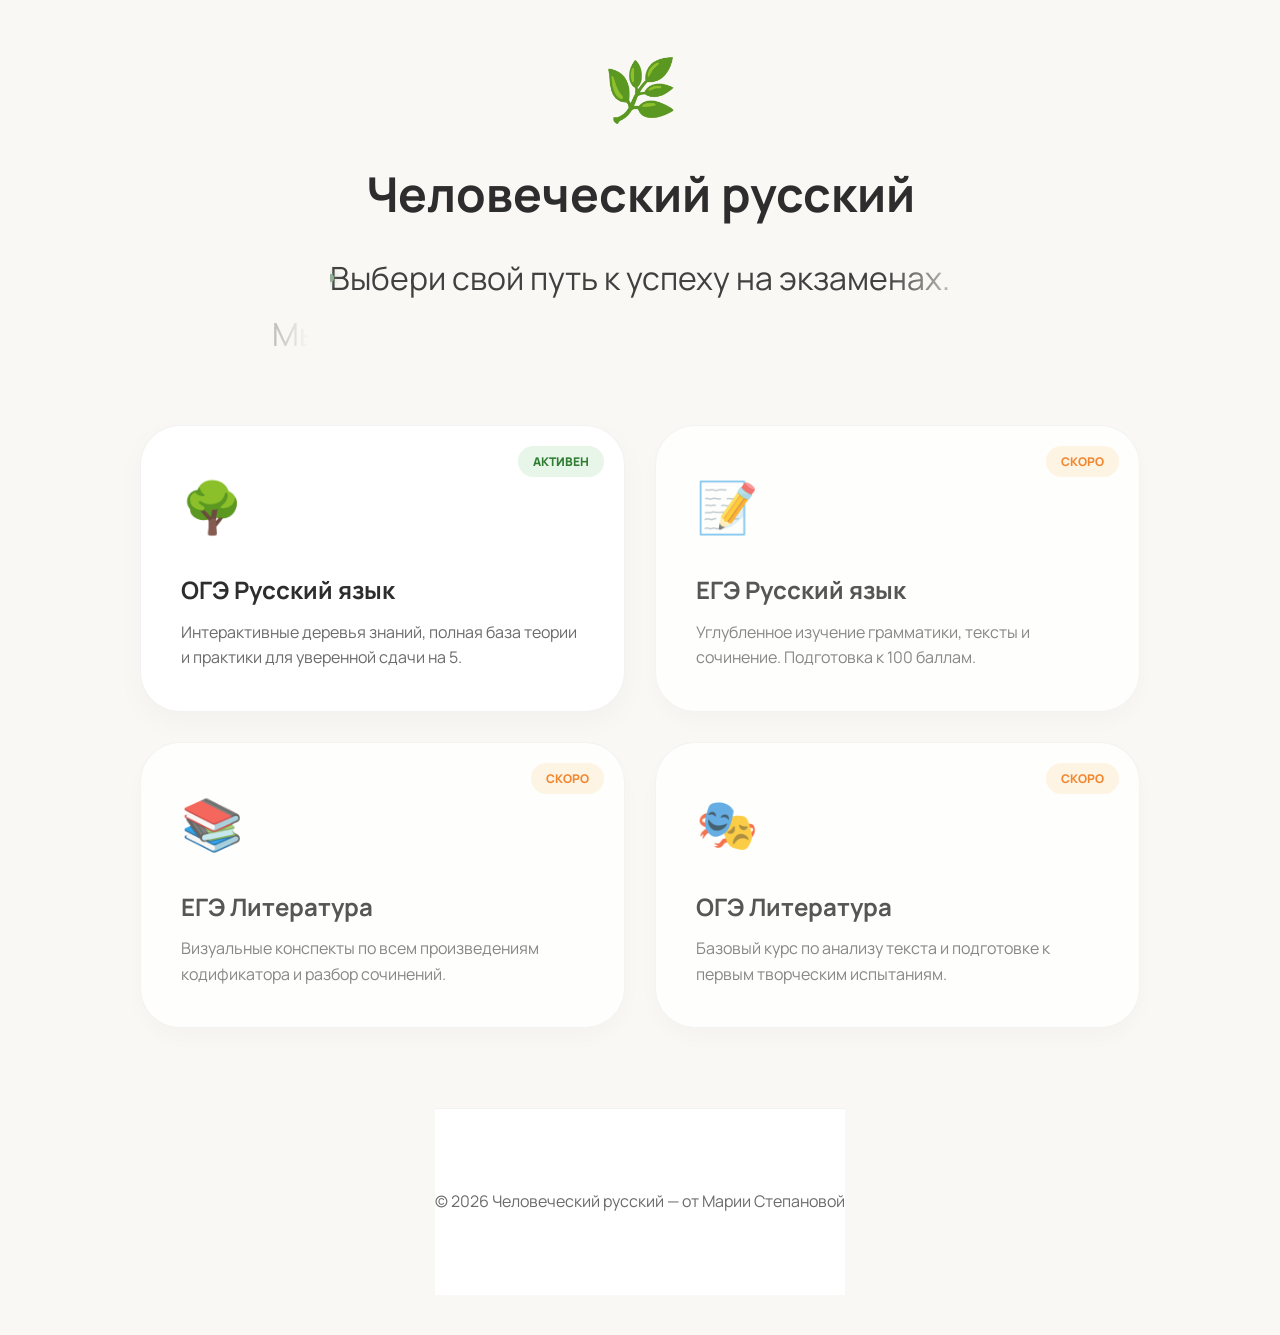
==== commit faff7528: "Add files via upload" ====
--- a/index.html
+++ b/index.html
@@ -1,348 +1,292 @@
 <!DOCTYPE html>
 <html lang="ru">
-
 <head>
     <meta charset="UTF-8">
     <meta name="viewport" content="width=device-width, initial-scale=1.0">
-    <title>Русский по-русски | Подготовка к экзаменам</title>
-    <!-- Подключаем современный красивый шрифт -->
-    <link href="https://fonts.googleapis.com/css2?family=Manrope:wght@400;500;700;800&display=swap" rel="stylesheet">
+    <title>Человеческий русский | Выбор направления</title>
+    <link href="https://fonts.googleapis.com/css2?family=Caveat:wght@400;700&family=Manrope:wght@400;500;700;800&display=swap" rel="stylesheet">
     <link rel="stylesheet" href="style.css">
     <script src="auth.js"></script>
-    <script src="modules-data.js"></script>
+    <style>
+        .hub-container {
+            min-height: 100vh;
+            display: flex;
+            flex-direction: column;
+            align-items: center;
+            justify-content: center;
+            padding: 40px 20px;
+            position: relative;
+            z-index: 1;
+        }
+
+        .hub-header {
+            text-align: center;
+            margin-bottom: 60px;
+        }
+
+        .hub-header h1 {
+            font-size: 48px;
+            margin-bottom: 20px;
+        }
+
+        .hub-header p {
+            font-family: 'Caveat', cursive;
+            font-size: 28px;
+            color: var(--text-color);
+            max-width: 600px;
+            min-height: 1.5em;
+            display: inline-block;
+            line-height: 1.2;
+            opacity: 0.8;
+            margin: 0;
+        }
+
+        .cursor {
+            display: inline-block;
+            width: 3px;
+            height: 1em;
+            background-color: var(--accent-green);
+            margin-left: 2px;
+            animation: blink 1s step-end infinite;
+            vertical-align: middle;
+        }
+
+        @keyframes blink {
+            from, to { opacity: 1; }
+            50% { opacity: 0; }
+        }
+
+        .courses-grid {
+            display: grid;
+            grid-template-columns: repeat(2, 1fr);
+            gap: 30px;
+            max-width: 1000px;
+            width: 100%;
+        }
+
+        .course-card {
+            background: white;
+            border-radius: 40px;
+            padding: 40px;
+            text-decoration: none;
+            color: inherit;
+            transition: var(--transition);
+            box-shadow: var(--shadow);
+            border: 1px solid rgba(0,0,0,0.05);
+            display: flex;
+            flex-direction: column;
+            position: relative;
+            overflow: hidden;
+        }
+
+        .course-card::before {
+            content: '';
+            position: absolute;
+            top: 0; left: 0; width: 100%; height: 100%;
+            background: linear-gradient(135deg, var(--accent-green), transparent);
+            opacity: 0;
+            transition: var(--transition);
+        }
+
+        .course-card:hover {
+            transform: translateY(-10px);
+            box-shadow: 0 40px 80px rgba(0,0,0,0.1);
+            border-color: var(--accent-green);
+        }
+
+        .course-card:hover::before {
+            opacity: 0.05;
+        }
+
+        .course-icon {
+            font-size: 50px;
+            margin-bottom: 25px;
+            position: relative;
+        }
+
+        .course-info {
+            position: relative;
+        }
+
+        .course-info h3 {
+            font-size: 24px;
+            margin-bottom: 10px;
+            color: var(--text-color);
+        }
+
+        .course-info p {
+            color: var(--text-light);
+            font-size: 16px;
+            line-height: 1.6;
+        }
+
+        .status-badge {
+            position: absolute;
+            top: 20px;
+            right: 20px;
+            padding: 6px 15px;
+            border-radius: 100px;
+            font-size: 12px;
+            font-weight: 800;
+            text-transform: uppercase;
+        }
+
+        .status-active { background: #E8F5E9; color: #2E7D32; }
+        .status-soon { background: #FFF3E0; color: #EF6C00; }
+
+        .hub-header p {
+            font-family: 'Caveat', cursive;
+            font-size: 32px;
+            color: var(--text-color);
+            max-width: 800px;
+            line-height: 1.6;
+            opacity: 0.9;
+            margin: 0;
+            display: flex;
+            flex-direction: column;
+            align-items: center;
+        }
+
+        .writing-line {
+            display: inline-block;
+            position: relative;
+            white-space: nowrap;
+            mask-image: linear-gradient(to right, 
+                black calc(var(--p) - 10%), 
+                transparent calc(var(--p) + 5%)
+            );
+            mask-size: 100% 100%;
+            -webkit-mask-image: linear-gradient(to right, 
+                black calc(var(--p) - 10%), 
+                transparent calc(var(--p) + 5%)
+            );
+            mask-repeat: no-repeat;
+            --p: 0%;
+            transition: --p 2.5s linear;
+            margin-bottom: 5px;
+        }
+
+        /* Pen tip for each line */
+        .writing-line::after {
+            content: '';
+            position: absolute;
+            left: var(--p);
+            top: 50%;
+            width: 8px;
+            height: 8px;
+            background: var(--accent-green);
+            border-radius: 50%;
+            box-shadow: 0 0 10px var(--accent-green);
+            transform: translate(-50%, -50%);
+            display: none;
+            opacity: 0;
+            transition: opacity 0.3s;
+        }
+
+        .writing-line.active::after {
+            display: block;
+            opacity: 1;
+        }
+
+        @property --p {
+            syntax: '<percentage>';
+            inherits: false;
+            initial-value: 0%;
+        }
+
+        @media (max-width: 768px) {
+            .courses-grid {
+                grid-template-columns: 1fr;
+            }
+            .hub-header h1 { font-size: 36px; }
+            .hub-header p { font-size: 20px; }
+            .writing-line { white-space: normal; } /* Allow wrap on mobile if needed */
+        }
+    </style>
 </head>
-
-<body>
-
-    <!-- ШАПКА -->
-    <header>
-        <div class="container nav-container">
-            <div class="logo">🌿 Русский по-русски</div>
-            <nav class="nav-links">
-                <a href="#about">Обо мне</a>
-                <a href="#methodology">Методика</a>
-                <a href="#shop">Пособия</a>
-                <a href="#reviews">Отзывы</a>
-                <a href="lesson.html" style="color: var(--accent-peach);">Грамматика ✨</a>
-            </nav>
-            <div class="nav-actions" id="nav-actions">
-                <a href="login.html" class="btn btn-secondary" id="login-link"
-                    style="padding: 10px 24px; font-size: 14px; border-radius: 16px;">Войти</a>
+<body style="background: var(--bg-color);">
+    <div class="bg-blob blob-1"></div>
+    <div class="bg-blob blob-2"></div>
+
+    <div class="hub-container">
+        <div class="hub-header">
+            <div style="font-size: 60px; margin-bottom: 20px;">🌿</div>
+            <h1>Человеческий русский</h1>
+            <p>
+                <span class="writing-line" id="line1">Выбери свой путь к успеху на экзаменах.</span>
+                <span class="writing-line" id="line2">Мы сделали подготовку понятной и интересной.</span>
+            </p>
+        </div>
+
+    <script>
+        document.addEventListener('DOMContentLoaded', () => {
+            const l1 = document.getElementById('line1');
+            const l2 = document.getElementById('line2');
+            
+            // Sequential animation
+            setTimeout(() => {
+                l1.classList.add('active');
+                l1.style.setProperty('--p', '100%');
+                
+                // Start second line after first is done
+                setTimeout(() => {
+                    l1.classList.remove('active'); // Hide pen 1
+                    l2.classList.add('active');
+                    l2.style.setProperty('--p', '100%');
+                    
+                    setTimeout(() => { 
+                        l2.classList.remove('active'); // Hide pen 2
+                    }, 2500);
+                }, 2800); // Wait for L1 to finish + slight gap
+            }, 800);
+        });
+    </script>
+
+        <div class="courses-grid">
+            <!-- ОГЭ РУССКИЙ -->
+            <a href="oge-rus.html" class="course-card">
+                <span class="status-badge status-active">Активен</span>
+                <div class="course-icon">🌳</div>
+                <div class="course-info">
+                    <h3>ОГЭ Русский язык</h3>
+                    <p>Интерактивные деревья знаний, полная база теории и практики для уверенной сдачи на 5.</p>
+                </div>
+            </a>
+
+            <!-- ЕГЭ РУССКИЙ -->
+            <div class="course-card" style="opacity: 0.8; cursor: default;">
+                <span class="status-badge status-soon">Скоро</span>
+                <div class="course-icon">📝</div>
+                <div class="course-info">
+                    <h3>ЕГЭ Русский язык</h3>
+                    <p>Углубленное изучение грамматики, тексты и сочинение. Подготовка к 100 баллам.</p>
+                </div>
+            </div>
+
+            <!-- ЕГЭ ЛИТЕРАТУРА -->
+            <div class="course-card" style="opacity: 0.8; cursor: default;">
+                <span class="status-badge status-soon">Скоро</span>
+                <div class="course-icon">📚</div>
+                <div class="course-info">
+                    <h3>ЕГЭ Литература</h3>
+                    <p>Визуальные конспекты по всем произведениям кодификатора и разбор сочинений.</p>
+                </div>
+            </div>
+
+            <!-- ОГЭ ЛИТЕРАТУРА -->
+            <div class="course-card" style="opacity: 0.8; cursor: default;">
+                <span class="status-badge status-soon">Скоро</span>
+                <div class="course-icon">🎭</div>
+                <div class="course-info">
+                    <h3>ОГЭ Литература</h3>
+                    <p>Базовый курс по анализу текста и подготовке к первым творческим испытаниям.</p>
+                </div>
             </div>
         </div>
-    </header>
-
-    <!-- ГЛАВНЫЙ ЭКРАН -->
-    <section class="container hero">
-        <div class="hero-text">
-            <h1>Русский язык для людей,<br>а не академиков.</h1>
-            <p>Забудь про скучные правила и зубрежку. Подготовься к экзаменам на высокий балл с помощью красивых пособий
-                и интерактивной платформы.</p>
-            <div class="hero-buttons">
-                <a href="#shop" class="btn btn-primary">Выбрать пособие</a>
-                <a href="lesson.html" class="btn btn-secondary">Попробовать урок</a>
-            </div>
-        </div>
-        <div class="hero-image">
-            <div class="hero-image-inner">
-                Здесь будет ваше стильное фото
-            </div>
-        </div>
-    </section>
-
-    <!-- ОБО МНЕ -->
-    <section class="container about-section" id="about">
-        <div class="about-grid">
-            <div class="about-image">
-                <div class="image-wrapper">
-                    <img src="photo_2025-10-31_21-26-51.jpg" alt="Мария Степанова">
-                </div>
-            </div>
-            <div class="about-text">
-                <span class="badge">Ваш проводник в мир грамотности</span>
-                <h2>Степанова Мария Константиновна</h2>
-                <p class="expert-title">Репетитор по русскому языку и литературе</p>
-                <div class="bio-content">
-                    <p>Я создала «Человеческий русский», потому что устала видеть, как способные ученики мучаются над
-                        сухими определениями из учебников. Моя цель — показать, что грамматика логична, а литература —
-                        это не про скучные тесты, а про жизнь.</p>
-                    <div class="stats-grid">
-                        <div class="stat-item">
-                            <span class="stat-number">6+</span>
-                            <span class="stat-label">Лет опыта</span>
-                        </div>
-                        <div class="stat-item">
-                            <span class="stat-number">500+</span>
-                            <span class="stat-label">Учеников</span>
-                        </div>
-                        <div class="stat-item">
-                            <span class="stat-number">90+</span>
-                            <span class="stat-label">Средний балл</span>
-                        </div>
-                    </div>
-                </div>
-            </div>
-        </div>
-    </section>
-
-    <!-- СЛОЖНАЯ ГРАММАТИКА (МЕТОДИКА) -->
-    <section class="container features" id="methodology">
-        <div style="text-align: center; margin-bottom: 60px;">
-            <span class="badge">Методика обучения</span>
-            <h2>Грамматика разложена по полочкам</h2>
-        </div>
-        <div class="cards scroll-reveal-container">
-            <div class="card reveal-card">
-                <div class="card-icon">📖</div>
-                <h3>Понятная теория</h3>
-                <p>Никаких сложных определений. Только суть, примеры и визуальные ассоциации, которые запоминаются сами.
-                </p>
-            </div>
-            <div class="card reveal-card">
-                <div class="card-icon">🎯</div>
-                <h3>Интерактивная практика</h3>
-                <p>Собирайте предложения, выделяйте основу и расставляйте запятые прямо на платформе.</p>
-            </div>
-            <div class="card reveal-card">
-                <div class="card-icon">📈</div>
-                <h3>Результат на экзамене</h3>
-                <p>Методика проверена сотнями учеников, которые сдали ОГЭ и ЕГЭ на отлично.</p>
-            </div>
-        </div>
-    </section>
-
-    <!-- ОТЗЫВЫ -->
-    <section class="container reviews-section" id="reviews">
-        <div style="text-align: center; margin-bottom: 60px;">
-            <span class="badge">Обратная связь</span>
-            <h2>Что говорят ученики и родители</h2>
-        </div>
-        <div class="reviews-grid">
-            <div class="review-card">
-                <div class="review-header">
-                    <div class="review-avatar">М</div>
-                    <div class="review-info">
-                        <h4>Максим, 11 класс</h4>
-                        <div class="stars">★★★★★</div>
-                    </div>
-                </div>
-                <p>«До занятий с Марией русский казался дремучим лесом. Благодаря "деревьям знаний" я наконец понял, где
-                    ставить запятые. Итог: 96 баллов на ЕГЭ!»</p>
-            </div>
-            <div class="review-card">
-                <div class="review-header">
-                    <div class="review-avatar">А</div>
-                    <div class="review-info">
-                        <h4>Анна Петровна</h4>
-                        <div class="stars">★★★★★</div>
-                    </div>
-                </div>
-                <p>«Дочь начала заниматься с удовольствием. Пособия просто изумительные — их хочется рассматривать как
-                    искусство. Очень рекомендую как платформу, так и личные занятия.»</p>
-            </div>
-            <div class="review-card">
-                <div class="review-header">
-                    <div class="review-avatar">Д</div>
-                    <div class="review-info">
-                        <h4>Даниил, 9 класс</h4>
-                        <div class="stars">★★★★★</div>
-                    </div>
-                </div>
-                <p>«Бесплатный урок с основой предложения — просто пушка. За 10 минут понял то, что в школе не могли
-                    объяснить год. Жду открытия полного доступа!»</p>
-            </div>
-        </div>
-    </section>
-
-    <!-- ИНТЕРАКТИВНОЕ ДЕРЕВО -->
-    <section class="container" id="platform">
-        <div class="interactive-section scroll-reveal-tree">
-            <span class="badge">Ваша платформа обучения</span>
-            <h2>Потрогай Русский язык руками</h2>
-            <p style="color: var(--text-light); max-width: 600px; margin: 0 auto;">Начни с основ. Грамматика — это не
-                страшно, если она наглядная.</p>
-
-            <div class="tree-container">
-                <svg class="tree-crown-svg" viewBox="0 0 800 500" preserveAspectRatio="xMidYMax meet">
-                    <path class="crown-path" d="M400,380 
-                        C300,380 240,340 200,300 
-                        C100,300 40,240 70,140 
-                        C90,60 240,0 320,40 
-                        C340,-20 460,-20 480,40 
-                        C560,0 700,60 730,140 
-                        C760,240 700,300 600,300 
-                        C560,340 500,380 400,380 Z" />
-                </svg>
-                <div class="tree-trunk"></div>
-                <!-- Ветки -->
-                <div class="tree-branch branch-1"></div>
-                <div class="tree-branch branch-2"></div>
-                <div class="tree-branch branch-3"></div>
-                <div class="tree-branch branch-4"></div>
-                <div class="tree-branch branch-5"></div>
-                <div class="tree-branch branch-6"></div>
-                <div class="tree-branch branch-7"></div>
-                <div id="tree-leaves-container">
-                    <!-- Leaves will be rendered dynamically -->
-                </div>
-            </div>
-
-            <a href="lesson.html" class="btn btn-primary" style="margin-top: 60px;">Пройти первый бесплатный урок</a>
-        </div>
-    </section>
-
-    <!-- ВИТРИНА ПОСОБИЙ -->
-    <section class="container shop" id="shop">
-        <div class="shop-header">
-            <div>
-                <h2>Мои авторские пособия</h2>
-                <p style="color: var(--text-light);">PDF-тетради, которые хочется распечатать и повесить на стену.</p>
-            </div>
-        </div>
-
-        <div class="product-grid">
-            <!-- Товар 1 -->
-            <div class="product-card">
-                <div class="product-image">Обложка: Пунктуация</div>
-                <div class="product-info">
-                    <span class="badge">PDF + Практика</span>
-                    <h3>Инструкция по пунктуации</h3>
-                    <p style="color: var(--text-light); font-size: 14px; margin-top: 10px;">Все запятые, тире и
-                        двоеточия для ОГЭ без лишней воды.</p>
-                    <div class="product-price">790 ₽</div>
-                    <a href="payment.html" class="btn btn-primary" style="width: 100%; text-align: center;">В
-                        корзину</a>
-                </div>
-            </div>
-
-            <!-- Товар 2 -->
-            <div class="product-card">
-                <div class="product-image">Обложка: Орфография</div>
-                <div class="product-info">
-                    <span class="badge">PDF + Практика</span>
-                    <h3>Сюжет на ладони: Лирика</h3>
-                    <p style="color: var(--text-light); font-size: 14px; margin-top: 10px;">Анализ стихов для сочинения.
-                        Визуальные конспекты.</p>
-                    <div class="product-price">890 ₽</div>
-                    <a href="payment.html" class="btn btn-primary" style="width: 100%; text-align: center;">В
-                        корзину</a>
-                </div>
-            </div>
-
-            <!-- Товар 3 -->
-            <div class="product-card" style="border: 3px solid var(--accent-peach);">
-                <div class="product-info">
-                    <span class="badge" style="background: var(--accent-peach); color: white;">Подписка</span>
-                    <h3>Полное погружение</h3>
-                    <p style="color: var(--text-light); font-size: 14px; margin-top: 10px;">Доступ ко всем пособиям +
-                        интерактивной платформе на месяц.</p>
-                    <div class="product-price">1 290 ₽ / мес</div>
-                    <a href="payment.html" class="btn btn-primary" style="width: 100%; text-align: center;">Оформить</a>
-                </div>
-            </div>
-        </div>
-    </section>
-
-    <!-- ПОДВАЛ -->
-    <footer>
-        <div class="container">
-            <div class="logo">🌿 человеческий русский</div>
-            <p>Сделано с любовью к языку и людям.</p>
-            <div class="footer-links">
-                <a href="#">Telegram-канал</a>
-                <a href="#">Договор оферты</a>
-                <a href="#">Политика конфиденциальности</a>
-            </div>
-        </div>
-    </footer>
-
-    <script>
-        // Smooth scroll for anchor links
-        document.querySelectorAll('a[href^="#"]').forEach(anchor => {
-            anchor.addEventListener('click', function (e) {
-                e.preventDefault();
-                document.querySelector(this.getAttribute('href')).scrollIntoView({
-                    behavior: 'smooth'
-                });
-            });
-        });
-
-        // Scroll Reveal for Feature Cards
-        const revealCards = document.querySelectorAll('.reveal-card');
-        const observerOptions = {
-            threshold: 0.3
-        };
-
-        const observer = new IntersectionObserver((entries) => {
-            entries.forEach(entry => {
-                if (entry.isIntersecting) {
-                    // Trigger each card one by one when section enters
-                    revealCards.forEach((card, idx) => {
-                        setTimeout(() => {
-                            card.classList.add('active');
-                        }, idx * 400); // 400ms delay between each "slide out"
-                    });
-                    observer.unobserve(entry.target);
-                }
-            });
-        }, observerOptions);
-
-        const container = document.querySelector('.scroll-reveal-container');
-        if (container) observer.observe(container);
-
-        // Check Auth Status for Nav
-        const user = Auth.getCurrentUser();
-        if (user) {
-            const navActions = document.getElementById('nav-actions');
-            const targetUrl = user.role === 'teacher' ? 'admin.html' : 'index.html';
-            navActions.innerHTML = `
-                <a href="${targetUrl}" class="btn btn-secondary" style="padding: 10px 24px; font-size: 14px; border-radius: 16px;">Кабинет</a>
-                <button onclick="Auth.logout()" class="btn-text" style="font-size: 14px;">Выйти</button>
-            `;
-        }
-
-        // Dynamic Tree Rendering
-        function renderTreeLeaves() {
-            const container = document.getElementById('tree-leaves-container');
-            const modules = ModulesData.getModules();
-            container.innerHTML = '';
-
-            modules.forEach((mod, idx) => {
-                const leaf = document.createElement(mod.locked ? 'div' : 'a');
-                if (!mod.locked) {
-                    // Lead to the sub-tree page
-                    leaf.href = `module-tree.html?id=${mod.id}`;
-                }
-                leaf.className = `leaf leaf-${idx + 1} ${mod.locked ? 'locked' : 'active-leaf'}`;
-                
-                leaf.innerHTML = `
-                    <i>${idx + 1}</i>
-                    <div class="tooltip">
-                        <b>${mod.title}</b><br>
-                        ${mod.description}<br><br>
-                        ${mod.longDesc || (mod.locked ? '🔒 Закрыто' : '👉 Нажми, чтобы увидеть карту')}
-                    </div>
-                `;
-                container.appendChild(leaf);
-            });
-        }
-
-        renderTreeLeaves();
-
-        // Tree Growth Observer
-        const treeSection = document.querySelector('.scroll-reveal-tree');
-        if (treeSection) {
-            const treeObserver = new IntersectionObserver((entries) => {
-                entries.forEach(entry => {
-                    if (entry.isIntersecting) {
-                        treeSection.classList.add('active');
-                        treeObserver.unobserve(entry.target);
-                    }
-                });
-            }, { threshold: 0.5 });
-            treeObserver.observe(treeSection);
-        }
-    </script>
+
+        <footer style="margin-top: 80px; text-align: center; color: var(--text-light);">
+            <p>© 2026 Человеческий русский — от Марии Степановой</p>
+        </footer>
+    </div>
 </body>
-
 </html>
